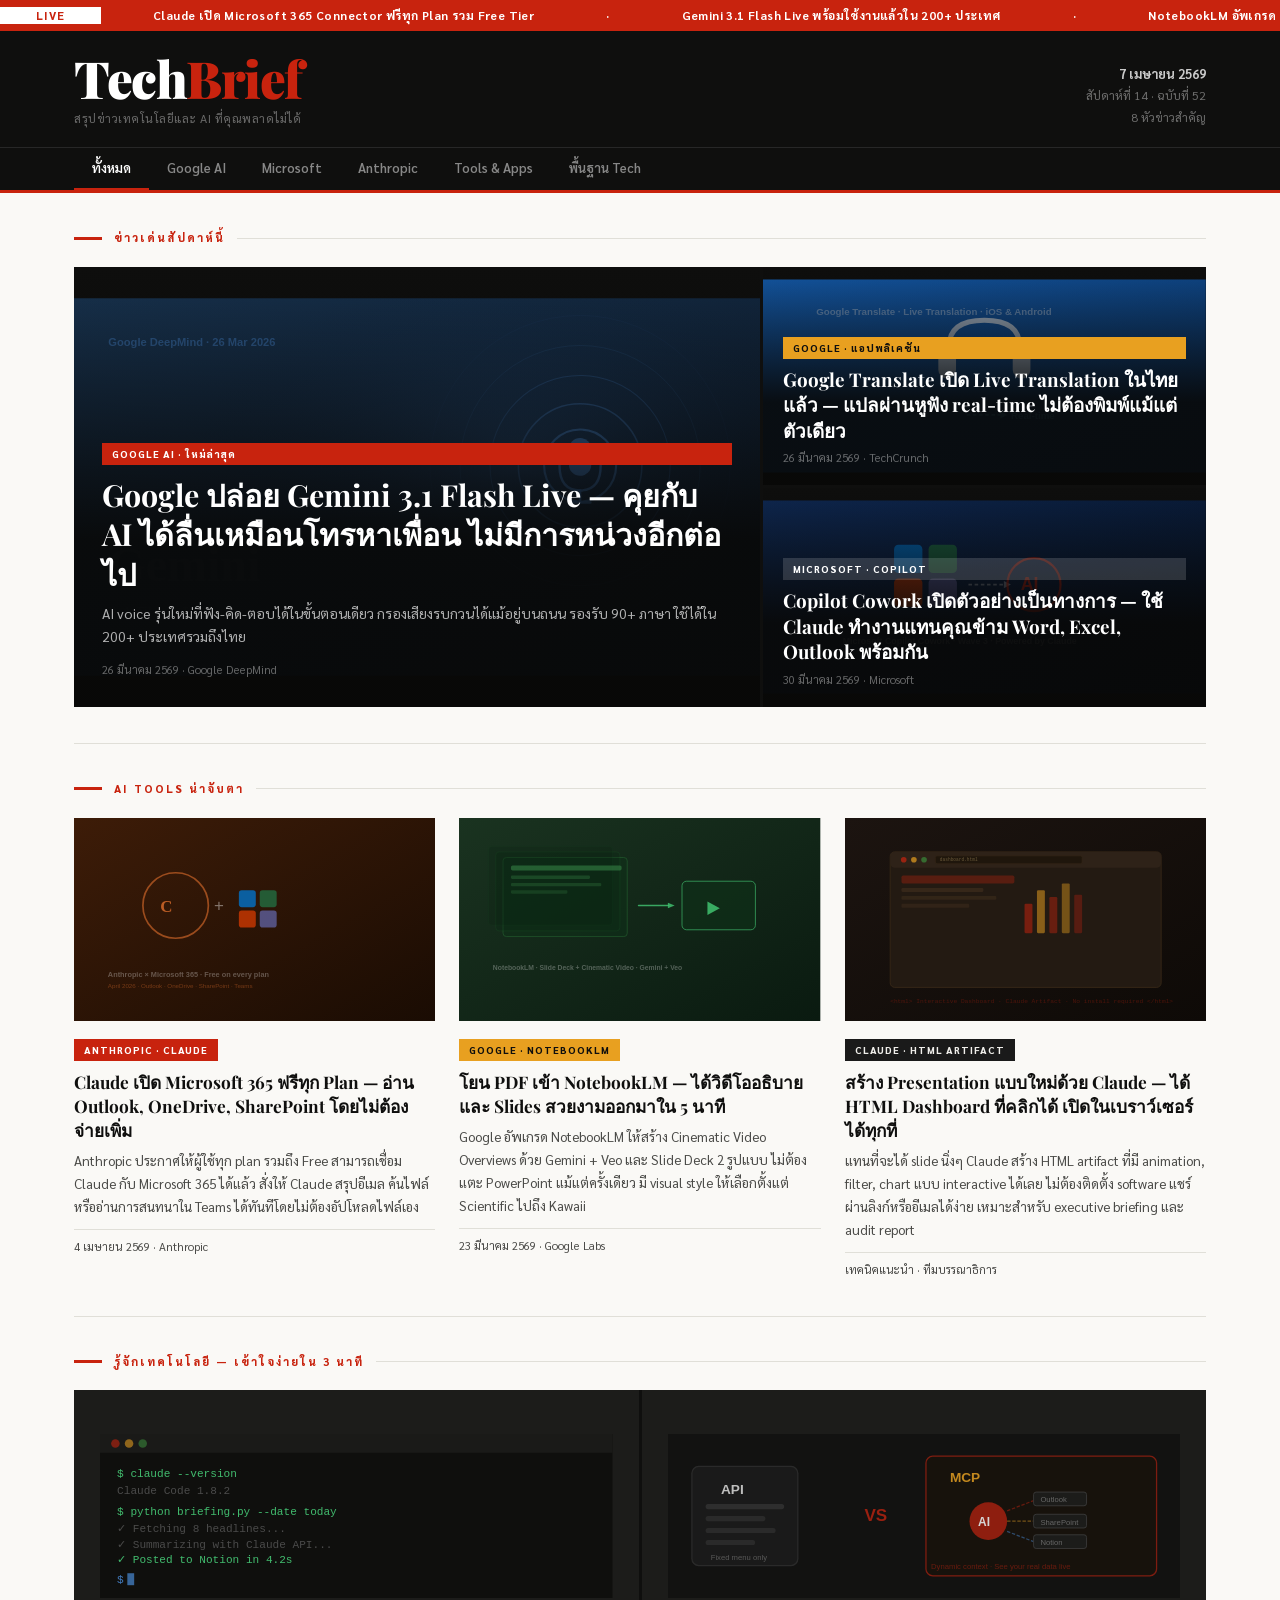
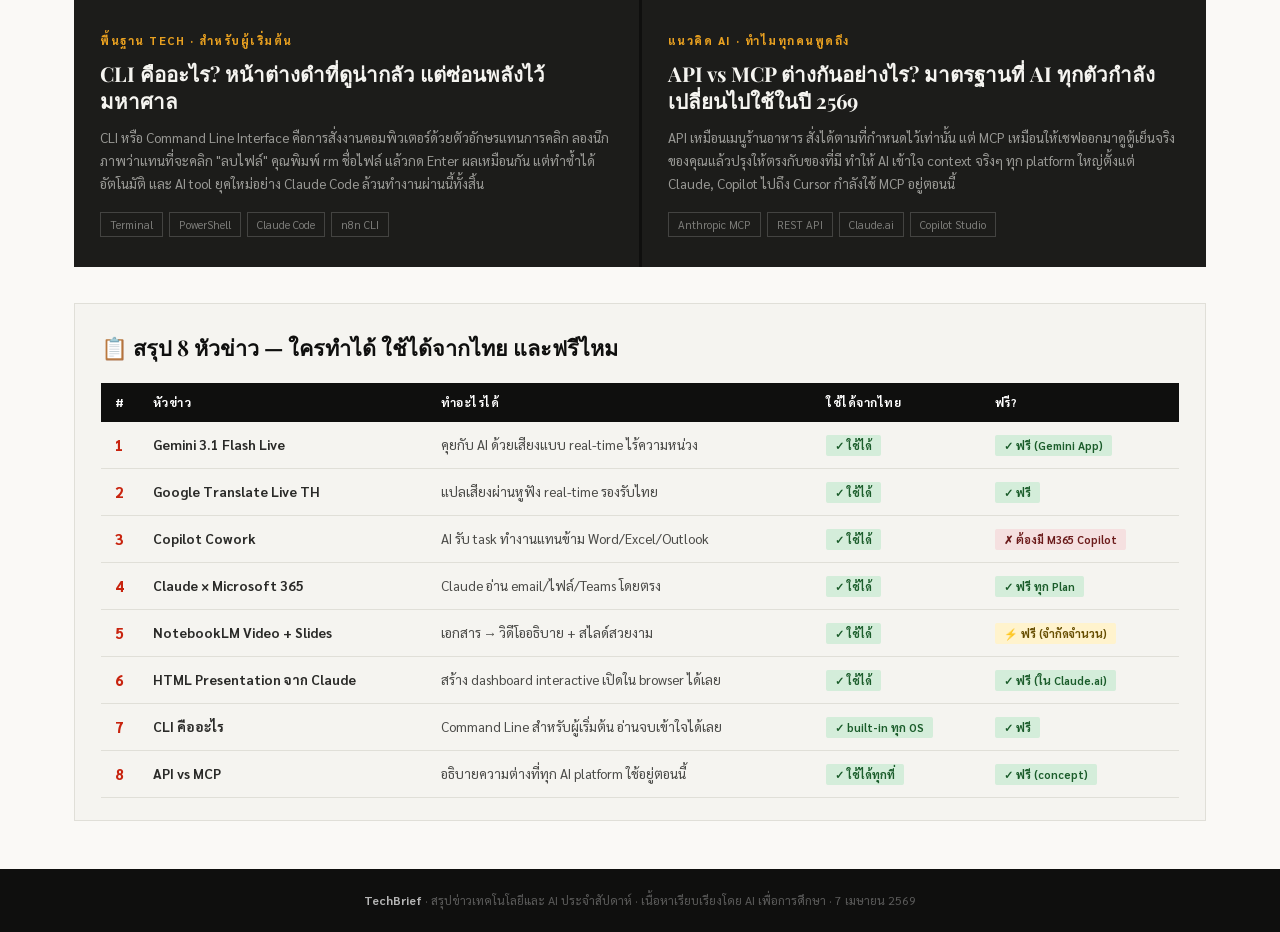
==== AI-news_1.html @ 7b00c4e1 "Initial commit: AI News Hub website - Homepage with TechBrief design (Sarabun + Playfair Display) - " ====
<!DOCTYPE html>
<html lang="th">
<head>
<meta charset="UTF-8">
<meta name="viewport" content="width=device-width, initial-scale=1.0">
<title>TechBrief — สรุปข่าวเทคโนโลยีประจำสัปดาห์</title>
<link rel="preconnect" href="https://fonts.googleapis.com">
<link href="https://fonts.googleapis.com/css2?family=Sarabun:ital,wght@0,300;0,400;0,600;0,700;0,800;1,400&family=Playfair+Display:wght@700;900&display=swap" rel="stylesheet">
<style>
*,*::before,*::after{box-sizing:border-box;margin:0;padding:0}
:root{
  --ink:#0f0f0e;--ink-2:#2a2a28;--ink-3:#4a4a47;
  --smoke:#f5f4f0;--paper:#faf9f6;--rule:#e0dfd8;
  --accent:#c8230e;--accent2:#e8a020;
  --serif:'Playfair Display',Georgia,serif;
  --sans:'Sarabun','Noto Sans Thai',sans-serif;
  --max:1180px;
}
html{font-size:16px}
body{background:var(--paper);color:var(--ink);font-family:var(--sans);line-height:1.6;-webkit-font-smoothing:antialiased}
a{color:inherit;text-decoration:none}
/* TICKER */
.ticker-wrap{background:var(--accent);overflow:hidden}
.ticker-inner{display:flex;align-items:center;padding:6px 0;white-space:nowrap;animation:ticker 45s linear infinite;font-size:12px;font-weight:700;color:#fff;letter-spacing:.4px}
.ticker-inner span{padding:0 36px}
.tlabel{background:#fff;color:var(--accent);font-size:11px;font-weight:800;padding:2px 10px;margin-right:16px;letter-spacing:1px;flex-shrink:0}
@keyframes ticker{0%{transform:translateX(0)}100%{transform:translateX(-50%)}}
/* HEADER */
.site-header{background:var(--ink);border-bottom:3px solid var(--accent)}
.masthead-inner{max-width:var(--max);margin:0 auto;padding:22px 24px 18px;display:flex;align-items:flex-end;justify-content:space-between;gap:24px}
.site-name{font-family:var(--serif);font-size:clamp(2rem,5vw,3.2rem);font-weight:900;color:#fff;letter-spacing:-1.5px;line-height:1}
.site-name em{color:var(--accent);font-style:normal}
.site-tagline{color:rgba(255,255,255,.38);font-size:12px;letter-spacing:.5px;margin-top:5px}
.site-meta{text-align:right;color:rgba(255,255,255,.4);font-size:12px;line-height:1.8}
.site-meta strong{color:rgba(255,255,255,.78);display:block;font-size:13px}
/* NAV */
.site-nav{border-top:1px solid rgba(255,255,255,.1)}
.site-nav ul{max-width:var(--max);margin:0 auto;padding:0 24px;display:flex;list-style:none;overflow-x:auto}
.site-nav li a{display:block;padding:10px 18px;font-size:13px;font-weight:600;color:rgba(255,255,255,.5);border-bottom:2px solid transparent;transition:color .15s,border-color .15s;white-space:nowrap;cursor:pointer}
.site-nav li a:hover{color:rgba(255,255,255,.85)}
.site-nav li a.tab-active{color:#fff;border-bottom-color:var(--accent)}
/* LAYOUT */
.page-wrap{max-width:var(--max);margin:0 auto;padding:0 24px}
/* SECTION LABEL */
.section-label{display:flex;align-items:center;gap:12px;margin:36px 0 20px}
.section-label::before{content:'';width:28px;height:3px;background:var(--accent);flex-shrink:0}
.slabel-text{font-size:11px;font-weight:800;letter-spacing:2px;text-transform:uppercase;color:var(--accent)}
.section-label::after{content:'';flex:1;height:1px;background:var(--rule)}
/* CHIP */
.chip{display:inline-block;font-size:10px;font-weight:800;letter-spacing:1px;padding:3px 10px;text-transform:uppercase}
.chip-red{background:var(--accent);color:#fff}
.chip-gold{background:var(--accent2);color:var(--ink)}
.chip-dark{background:rgba(255,255,255,.15);color:#fff}
.chip-slate{background:#1a1a1a;color:#f0efeb}
/* HERO GRID */
.hero-grid{display:grid;grid-template-columns:1.55fr 1fr;gap:3px;background:var(--ink)}
@media(max-width:720px){.hero-grid{grid-template-columns:1fr}}
.hero-primary{position:relative;overflow:hidden;cursor:pointer}
.hero-primary svg.cover{width:100%;height:440px;display:block;transition:transform .5s ease-out}
.hero-primary:hover svg.cover{transform:scale(1.03)}
.hero-overlay{position:absolute;inset:0;background:linear-gradient(to top,rgba(8,8,7,.93) 38%,rgba(8,8,7,.15) 100%);display:flex;flex-direction:column;justify-content:flex-end;padding:28px}
.hero-primary .hl{font-family:var(--serif);font-size:clamp(1.3rem,2.8vw,1.9rem);font-weight:700;color:#fff;line-height:1.3;margin:10px 0 9px}
.hero-primary .dk{font-size:14px;color:rgba(255,255,255,.68);line-height:1.65;margin-bottom:12px}
.byline{font-size:11.5px;color:rgba(255,255,255,.38)}
.hero-stack{display:flex;flex-direction:column;gap:3px}
.hero-secondary{position:relative;overflow:hidden;flex:1;cursor:pointer;min-height:218px}
.hero-secondary svg.cover{width:100%;height:218px;display:block;transition:transform .5s ease-out}
.hero-secondary:hover svg.cover{transform:scale(1.04)}
.hero-secondary .hero-overlay{padding:18px 20px}
.hero-secondary .hl{font-family:var(--serif);font-size:clamp(1rem,1.7vw,1.18rem);font-weight:700;color:#fff;line-height:1.35;margin:8px 0 6px}
/* ARTICLE ROW */
.article-row{display:grid;grid-template-columns:repeat(3,1fr);gap:28px 24px}
@media(max-width:860px){.article-row{grid-template-columns:repeat(2,1fr)}}
@media(max-width:520px){.article-row{grid-template-columns:1fr}}
.article-card{cursor:pointer}
.thumb-wrap{overflow:hidden;aspect-ratio:16/9;margin-bottom:14px}
.thumb-wrap svg{width:100%;height:100%;display:block;transition:transform .45s ease-out}
.article-card:hover .thumb-wrap svg{transform:scale(1.05)}
.article-card .chip{margin-bottom:9px}
.article-card .hl{font-family:var(--serif);font-size:1.08rem;font-weight:700;line-height:1.4;color:var(--ink);margin-bottom:8px}
.article-card .excerpt{font-size:13.5px;color:var(--ink-3);line-height:1.7;margin-bottom:10px}
.article-card .byline{font-size:11.5px;color:var(--ink-3);border-top:1px solid var(--rule);padding-top:8px}
/* EXPLAINER DARK */
.explainer-grid{display:grid;grid-template-columns:1fr 1fr;gap:3px;background:var(--ink)}
@media(max-width:600px){.explainer-grid{grid-template-columns:1fr}}
.explainer-card{background:#1c1c1a;padding:30px 26px;cursor:pointer;transition:background .2s;display:flex;flex-direction:column}
.explainer-card:hover{background:#222220}
.explainer-card svg{width:100%;height:192px;display:block;margin-bottom:20px;opacity:.82;transition:opacity .3s}
.explainer-card:hover svg{opacity:1}
.kicker{font-size:11px;font-weight:800;letter-spacing:1.5px;text-transform:uppercase;color:var(--accent2);margin-bottom:10px}
.explainer-card .hl{font-family:var(--serif);font-size:1.28rem;font-weight:700;color:#f5f4f0;line-height:1.35;margin-bottom:12px}
.explainer-card .excerpt{font-size:13.5px;color:rgba(245,244,240,.58);line-height:1.7;margin-bottom:16px;flex:1}
.tag-row{display:flex;flex-wrap:wrap;gap:6px}
.tag{font-size:11px;color:rgba(245,244,240,.45);border:1px solid rgba(245,244,240,.18);padding:3px 9px;transition:.2s}
.explainer-card:hover .tag{border-color:rgba(245,244,240,.32);color:rgba(245,244,240,.68)}
/* TABLE */
.table-section{background:var(--smoke);border:1px solid var(--rule);padding:26px 26px 22px;margin-top:36px}
.table-section h2{font-family:var(--serif);font-size:1.35rem;font-weight:700;margin-bottom:18px}
table{width:100%;border-collapse:collapse;font-size:13.5px}
thead th{background:var(--ink);color:#fff;text-align:left;padding:10px 14px;font-weight:700;font-size:12px;letter-spacing:.5px}
tbody tr{border-bottom:1px solid var(--rule)}
tbody tr:hover{background:#edece6}
tbody td{padding:11px 14px;color:var(--ink-2);vertical-align:middle}
tbody td:first-child{font-weight:800;color:var(--accent);font-size:15px;width:36px}
.badge{display:inline-block;font-size:11px;font-weight:700;padding:2px 9px;border-radius:2px}
.yes{background:#d4edda;color:#1a5c2a}
.no{background:#f5e0e0;color:#6b1a1a}
.part{background:#fff3cd;color:#664d00}
/* FOOTER */
.site-footer{background:var(--ink);color:rgba(255,255,255,.32);text-align:center;font-size:12px;padding:22px;margin-top:48px}
.site-footer strong{color:rgba(255,255,255,.7)}
hr.rule{border:none;border-top:1px solid var(--rule);margin:36px 0}
.hidden-card{display:none!important}
@keyframes fadeUp{from{opacity:0;transform:translateY(14px)}to{opacity:1;transform:translateY(0)}}
.fu{animation:fadeUp .5s ease-out both}
.d1{animation-delay:.06s}.d2{animation-delay:.12s}.d3{animation-delay:.18s}
</style>
</head>
<body>

<div class="ticker-wrap" aria-hidden="true">
  <div class="ticker-inner">
    <span class="tlabel">LIVE</span>
    <span>Claude เปิด Microsoft 365 Connector ฟรีทุก Plan รวม Free Tier</span>
    <span>&#183;</span><span>Gemini 3.1 Flash Live พร้อมใช้งานแล้วใน 200+ ประเทศ</span>
    <span>&#183;</span><span>NotebookLM อัพเกรด Cinematic Video Overviews ด้วย Veo</span>
    <span>&#183;</span><span>Copilot Cowork เปิด Frontier Program อย่างเป็นทางการ 30 มี.ค. 2569</span>
    <span>&#183;</span><span>Google Translate Live Translation รองรับไทยบน iOS &amp; Android แล้ว</span>
    <span style="padding-right:80px">&#183;</span>
    <span class="tlabel">LIVE</span>
    <span>Claude เปิด Microsoft 365 Connector ฟรีทุก Plan รวม Free Tier</span>
    <span>&#183;</span><span>Gemini 3.1 Flash Live พร้อมใช้งานแล้วใน 200+ ประเทศ</span>
    <span>&#183;</span><span>NotebookLM อัพเกรด Cinematic Video Overviews ด้วย Veo</span>
    <span>&#183;</span><span>Copilot Cowork เปิด Frontier Program อย่างเป็นทางการ 30 มี.ค. 2569</span>
    <span>&#183;</span><span>Google Translate Live Translation รองรับไทยบน iOS &amp; Android แล้ว</span>
  </div>
</div>

<header class="site-header">
  <div class="masthead-inner fu">
    <div>
      <div class="site-name">Tech<em>Brief</em></div>
      <div class="site-tagline">สรุปข่าวเทคโนโลยีและ AI ที่คุณพลาดไม่ได้</div>
    </div>
    <div class="site-meta">
      <strong>7 เมษายน 2569</strong>
      สัปดาห์ที่ 14 &#183; ฉบับที่ 52<br>8 หัวข่าวสำคัญ
    </div>
  </div>
  <nav class="site-nav" aria-label="หมวดหมู่">
    <ul id="tab-list">
      <li><a href="#" class="tab-active" data-filter="all">ทั้งหมด</a></li>
      <li><a href="#" data-filter="google">Google AI</a></li>
      <li><a href="#" data-filter="microsoft">Microsoft</a></li>
      <li><a href="#" data-filter="anthropic">Anthropic</a></li>
      <li><a href="#" data-filter="tools">Tools &amp; Apps</a></li>
      <li><a href="#" data-filter="concept">พื้นฐาน Tech</a></li>
    </ul>
  </nav>
</header>

<div class="page-wrap">

  <div class="section-label fu d1"><span class="slabel-text">ข่าวเด่นสัปดาห์นี้</span></div>

  <div class="hero-grid fu d2" id="hero-grid">

    <article class="hero-primary" data-cat="google">
      <svg class="cover" viewBox="0 0 800 440" xmlns="http://www.w3.org/2000/svg">
        <defs>
          <linearGradient id="g1a" x1="0" y1="0" x2="1" y2="1"><stop offset="0%" stop-color="#1a3a5c"/><stop offset="100%" stop-color="#0d1f36"/></linearGradient>
          <radialGradient id="g1b" cx="65%" cy="42%" r="48%"><stop offset="0%" stop-color="#4a90e2" stop-opacity=".3"/><stop offset="100%" stop-color="#0d1f36" stop-opacity="0"/></radialGradient>
        </defs>
        <rect width="800" height="440" fill="url(#g1a)"/>
        <rect width="800" height="440" fill="url(#g1b)"/>
        <circle cx="590" cy="195" r="42" fill="none" stroke="#4a90e2" stroke-width="2.5" opacity=".75"/>
        <circle cx="590" cy="195" r="72" fill="none" stroke="#4a90e2" stroke-width="1.8" opacity=".5"/>
        <circle cx="590" cy="195" r="105" fill="none" stroke="#4a90e2" stroke-width="1.2" opacity=".32"/>
        <circle cx="590" cy="195" r="140" fill="none" stroke="#4a90e2" stroke-width=".9" opacity=".18"/>
        <circle cx="590" cy="195" r="175" fill="none" stroke="#4a90e2" stroke-width=".6" opacity=".1"/>
        <rect x="577" y="163" width="26" height="44" rx="13" fill="#4a90e2" opacity=".9"/>
        <path d="M566 195 Q566 224 590 224 Q614 224 614 195" fill="none" stroke="#4a90e2" stroke-width="2.8" stroke-linecap="round" opacity=".85"/>
        <line x1="590" y1="224" x2="590" y2="238" stroke="#4a90e2" stroke-width="2.8" stroke-linecap="round" opacity=".85"/>
        <line x1="578" y1="238" x2="602" y2="238" stroke="#4a90e2" stroke-width="2.8" stroke-linecap="round" opacity=".85"/>
        <text x="40" y="56" fill="#4a90e2" font-size="13" font-family="sans-serif" font-weight="700" opacity=".55">Google DeepMind &#183; 26 Mar 2026</text>
        <text x="40" y="330" fill="white" font-size="56" font-family="Georgia,serif" font-weight="700" opacity=".07">Gemini</text>
        <text x="40" y="375" fill="white" font-size="22" font-family="Georgia,serif" opacity=".07">3.1 Flash Live</text>
      </svg>
      <div class="hero-overlay">
        <span class="chip chip-red">Google AI &#183; ใหม่ล่าสุด</span>
        <h1 class="hl">Google ปล่อย Gemini 3.1 Flash Live &#8212; คุยกับ AI ได้ลื่นเหมือนโทรหาเพื่อน ไม่มีการหน่วงอีกต่อไป</h1>
        <p class="dk">AI voice รุ่นใหม่ที่ฟัง-คิด-ตอบได้ในขั้นตอนเดียว กรองเสียงรบกวนได้แม้อยู่บนถนน รองรับ 90+ ภาษา ใช้ได้ใน 200+ ประเทศรวมถึงไทย</p>
        <div class="byline">26 มีนาคม 2569 &#183; Google DeepMind</div>
      </div>
    </article>

    <div class="hero-stack">
      <article class="hero-secondary" data-cat="google">
        <svg class="cover" viewBox="0 0 500 218" xmlns="http://www.w3.org/2000/svg">
          <defs><linearGradient id="g2" x1="0" y1="0" x2="1" y2="1"><stop offset="0%" stop-color="#1565C0"/><stop offset="100%" stop-color="#0a3d7a"/></linearGradient></defs>
          <rect width="500" height="218" fill="url(#g2)"/>
          <path d="M210 76 Q210 46 250 46 Q290 46 290 76" fill="none" stroke="white" stroke-width="5.5" stroke-linecap="round" opacity=".72"/>
          <rect x="198" y="76" width="20" height="36" rx="10" fill="white" opacity=".72"/>
          <rect x="282" y="76" width="20" height="36" rx="10" fill="white" opacity=".72"/>
          <text x="118" y="148" fill="white" font-size="13" font-family="sans-serif" opacity=".55" font-weight="700">TH &#8594; EN</text>
          <line x1="230" y1="153" x2="268" y2="153" stroke="#4fc3f7" stroke-width="2" stroke-dasharray="4,3" opacity=".8"/>
          <polygon points="268,149 276,153 268,157" fill="#4fc3f7" opacity=".8"/>
          <text x="280" y="158" fill="#4fc3f7" font-size="11" font-family="sans-serif" opacity=".75" font-weight="600">Real-time</text>
          <text x="60" y="40" fill="white" font-size="11" font-family="sans-serif" opacity=".4" font-weight="700">Google Translate &#183; Live Translation &#183; iOS &amp; Android</text>
        </svg>
        <div class="hero-overlay">
          <span class="chip chip-gold">Google &#183; แอปพลิเคชัน</span>
          <h2 class="hl">Google Translate เปิด Live Translation ในไทยแล้ว &#8212; แปลผ่านหูฟัง real-time ไม่ต้องพิมพ์แม้แต่ตัวเดียว</h2>
          <div class="byline">26 มีนาคม 2569 &#183; TechCrunch</div>
        </div>
      </article>
      <article class="hero-secondary" data-cat="microsoft">
        <svg class="cover" viewBox="0 0 500 218" xmlns="http://www.w3.org/2000/svg">
          <defs><linearGradient id="g3" x1="0" y1="0" x2="1" y2="1"><stop offset="0%" stop-color="#0f2d5e"/><stop offset="100%" stop-color="#041228"/></linearGradient></defs>
          <rect width="500" height="218" fill="url(#g3)"/>
          <rect x="148" y="50" width="32" height="32" rx="5" fill="#0078D4" opacity=".85"/>
          <rect x="187" y="50" width="32" height="32" rx="5" fill="#217346" opacity=".85"/>
          <rect x="148" y="88" width="32" height="32" rx="5" fill="#D83B01" opacity=".85"/>
          <rect x="187" y="88" width="32" height="32" rx="5" fill="#6264A7" opacity=".85"/>
          <path d="M232 95 L272 95" stroke="white" stroke-width="2" stroke-dasharray="4,3" opacity=".45"/>
          <polygon points="272,91 280,95 272,99" fill="white" opacity=".45"/>
          <circle cx="306" cy="95" r="30" fill="none" stroke="#c8230e" stroke-width="2.5" opacity=".75"/>
          <text x="291" y="101" fill="#c8230e" font-size="20" font-family="sans-serif" font-weight="700" opacity=".85">AI</text>
          <text x="90" y="162" fill="white" font-size="10" font-family="sans-serif" opacity=".35" font-weight="700">Microsoft Copilot Cowork &#183; Wave 3 &#183; Powered by Claude</text>
        </svg>
        <div class="hero-overlay">
          <span class="chip chip-dark">Microsoft &#183; Copilot</span>
          <h2 class="hl">Copilot Cowork เปิดตัวอย่างเป็นทางการ &#8212; ใช้ Claude ทำงานแทนคุณข้าม Word, Excel, Outlook พร้อมกัน</h2>
          <div class="byline">30 มีนาคม 2569 &#183; Microsoft</div>
        </div>
      </article>
    </div>
  </div>

  <hr class="rule">

  <div class="section-label fu"><span class="slabel-text">AI Tools น่าจับตา</span></div>

  <div class="article-row" id="article-row">

    <article class="article-card fu d1" data-cat="anthropic">
      <div class="thumb-wrap">
        <svg viewBox="0 0 640 360" xmlns="http://www.w3.org/2000/svg">
          <defs><linearGradient id="ga1" x1="0" y1="0" x2="1" y2="1"><stop offset="0%" stop-color="#3d1c08"/><stop offset="100%" stop-color="#1a0c03"/></linearGradient></defs>
          <rect width="640" height="360" fill="url(#ga1)"/>
          <circle cx="180" cy="155" r="58" fill="none" stroke="#d4692a" stroke-width="3" opacity=".65"/>
          <text x="153" y="166" fill="#d4692a" font-size="30" font-family="Georgia,serif" font-weight="700" opacity=".85">C</text>
          <text x="248" y="165" fill="white" font-size="30" font-family="sans-serif" opacity=".4">+</text>
          <rect x="292" y="128" width="30" height="30" rx="5" fill="#0078D4" opacity=".75"/>
          <rect x="329" y="128" width="30" height="30" rx="5" fill="#217346" opacity=".75"/>
          <rect x="292" y="164" width="30" height="30" rx="5" fill="#D83B01" opacity=".75"/>
          <rect x="329" y="164" width="30" height="30" rx="5" fill="#6264A7" opacity=".75"/>
          <text x="60" y="282" fill="white" font-size="13" font-family="sans-serif" opacity=".28" font-weight="700">Anthropic &#215; Microsoft 365 &#183; Free on every plan</text>
          <text x="60" y="302" fill="#d4692a" font-size="11" font-family="sans-serif" opacity=".45">April 2026 &#183; Outlook &#183; OneDrive &#183; SharePoint &#183; Teams</text>
        </svg>
      </div>
      <span class="chip chip-red" style="margin-bottom:9px">Anthropic &#183; Claude</span>
      <h3 class="hl">Claude เปิด Microsoft 365 ฟรีทุก Plan &#8212; อ่าน Outlook, OneDrive, SharePoint โดยไม่ต้องจ่ายเพิ่ม</h3>
      <p class="excerpt">Anthropic ประกาศให้ผู้ใช้ทุก plan รวมถึง Free สามารถเชื่อม Claude กับ Microsoft 365 ได้แล้ว สั่งให้ Claude สรุปอีเมล ค้นไฟล์ หรืออ่านการสนทนาใน Teams ได้ทันทีโดยไม่ต้องอัปโหลดไฟล์เอง</p>
      <div class="byline">4 เมษายน 2569 &#183; Anthropic</div>
    </article>

    <article class="article-card fu d2" data-cat="google">
      <div class="thumb-wrap">
        <svg viewBox="0 0 640 360" xmlns="http://www.w3.org/2000/svg">
          <defs><linearGradient id="ga2" x1="0" y1="0" x2="1" y2="1"><stop offset="0%" stop-color="#1a3320"/><stop offset="100%" stop-color="#0a1a10"/></linearGradient></defs>
          <rect width="640" height="360" fill="url(#ga2)"/>
          <rect x="78" y="70" width="220" height="140" rx="6" fill="#0e3018" stroke="#2a7a3a" stroke-width="1.5" opacity=".5"/>
          <rect x="65" y="60" width="220" height="140" rx="6" fill="#0a2814" stroke="#1e6a2a" stroke-width="1" opacity=".3"/>
          <rect x="52" y="50" width="220" height="140" rx="6" fill="#071e0e" stroke="#145020" stroke-width="1" opacity=".18"/>
          <rect x="92" y="84" width="196" height="9" rx="3" fill="#3a8a4a" opacity=".55"/>
          <rect x="92" y="102" width="140" height="6" rx="2" fill="#3a8a4a" opacity=".32"/>
          <rect x="92" y="115" width="160" height="6" rx="2" fill="#3a8a4a" opacity=".28"/>
          <rect x="92" y="128" width="100" height="6" rx="2" fill="#3a8a4a" opacity=".24"/>
          <path d="M318 155 L370 155" stroke="#4ade80" stroke-width="2.5" stroke-linecap="round" opacity=".7"/>
          <polygon points="370,150 382,155 370,160" fill="#4ade80" opacity=".7"/>
          <rect x="395" y="112" width="130" height="86" rx="8" fill="#0e3018" stroke="#4ade80" stroke-width="1.5" opacity=".65"/>
          <polygon points="440,148 440,172 462,160" fill="#4ade80" opacity=".72"/>
          <text x="60" y="270" fill="white" font-size="12" font-family="sans-serif" opacity=".28" font-weight="700">NotebookLM &#183; Slide Deck + Cinematic Video &#183; Gemini + Veo</text>
        </svg>
      </div>
      <span class="chip chip-gold" style="margin-bottom:9px">Google &#183; NotebookLM</span>
      <h3 class="hl">โยน PDF เข้า NotebookLM &#8212; ได้วิดีโออธิบายและ Slides สวยงามออกมาใน 5 นาที</h3>
      <p class="excerpt">Google อัพเกรด NotebookLM ให้สร้าง Cinematic Video Overviews ด้วย Gemini + Veo และ Slide Deck 2 รูปแบบ ไม่ต้องแตะ PowerPoint แม้แต่ครั้งเดียว มี visual style ให้เลือกตั้งแต่ Scientific ไปถึง Kawaii</p>
      <div class="byline">23 มีนาคม 2569 &#183; Google Labs</div>
    </article>

    <article class="article-card fu d3" data-cat="tools">
      <div class="thumb-wrap">
        <svg viewBox="0 0 640 360" xmlns="http://www.w3.org/2000/svg">
          <defs><linearGradient id="ga3" x1="0" y1="0" x2="1" y2="1"><stop offset="0%" stop-color="#1c1410"/><stop offset="100%" stop-color="#0e0a07"/></linearGradient></defs>
          <rect width="640" height="360" fill="url(#ga3)"/>
          <rect x="80" y="60" width="480" height="240" rx="8" fill="#231a12" stroke="#3a2a18" stroke-width="1.5"/>
          <rect x="80" y="60" width="480" height="28" rx="8" fill="#2e2218"/>
          <circle cx="104" cy="74" r="5" fill="#c8230e" opacity=".7"/>
          <circle cx="122" cy="74" r="5" fill="#e8a020" opacity=".7"/>
          <circle cx="140" cy="74" r="5" fill="#3a8a3a" opacity=".7"/>
          <rect x="160" y="67" width="260" height="14" rx="3" fill="#1a1208" stroke="#3a2a18" stroke-width="1" opacity=".7"/>
          <text x="168" y="77" fill="#6a5a3a" font-size="8" font-family="monospace">dashboard.html</text>
          <rect x="100" y="102" width="200" height="14" rx="3" fill="#c8230e" opacity=".32"/>
          <rect x="100" y="124" width="145" height="7" rx="2" fill="#4a3520" opacity=".5"/>
          <rect x="100" y="138" width="168" height="7" rx="2" fill="#4a3520" opacity=".4"/>
          <rect x="100" y="152" width="120" height="7" rx="2" fill="#4a3520" opacity=".35"/>
          <rect x="318" y="152" width="14" height="52" rx="2" fill="#c8230e" opacity=".52"/>
          <rect x="340" y="128" width="14" height="76" rx="2" fill="#e8a020" opacity=".52"/>
          <rect x="362" y="140" width="14" height="64" rx="2" fill="#c8230e" opacity=".42"/>
          <rect x="384" y="116" width="14" height="88" rx="2" fill="#e8a020" opacity=".42"/>
          <rect x="406" y="136" width="14" height="68" rx="2" fill="#c8230e" opacity=".32"/>
          <text x="80" y="328" fill="#c8230e" font-size="11" font-family="monospace" opacity=".32">&#60;html&#62; Interactive Dashboard &#183; Claude Artifact &#183; No install required &#60;/html&#62;</text>
        </svg>
      </div>
      <span class="chip chip-slate" style="margin-bottom:9px">Claude &#183; HTML Artifact</span>
      <h3 class="hl">สร้าง Presentation แบบใหม่ด้วย Claude &#8212; ได้ HTML Dashboard ที่คลิกได้ เปิดในเบราว์เซอร์ได้ทุกที่</h3>
      <p class="excerpt">แทนที่จะได้ slide นิ่งๆ Claude สร้าง HTML artifact ที่มี animation, filter, chart แบบ interactive ได้เลย ไม่ต้องติดตั้ง software แชร์ผ่านลิงก์หรืออีเมลได้ง่าย เหมาะสำหรับ executive briefing และ audit report</p>
      <div class="byline">เทคนิคแนะนำ &#183; ทีมบรรณาธิการ</div>
    </article>

  </div>

  <hr class="rule">

  <div class="section-label fu"><span class="slabel-text">รู้จักเทคโนโลยี &#8212; เข้าใจง่ายใน 3 นาที</span></div>

  <div class="explainer-grid fu d1" id="explainer-grid">

    <div class="explainer-card" data-cat="concept">
      <svg viewBox="0 0 600 192" xmlns="http://www.w3.org/2000/svg">
        <rect width="600" height="192" fill="#0d0d0b"/>
        <rect x="0" y="0" width="600" height="22" fill="#1a1a18"/>
        <circle cx="18" cy="11" r="5" fill="#c8230e" opacity=".7"/>
        <circle cx="34" cy="11" r="5" fill="#e8a020" opacity=".7"/>
        <circle cx="50" cy="11" r="5" fill="#3a8a3a" opacity=".7"/>
        <text x="20" y="50" fill="#4ade80" font-size="13" font-family="monospace">$ claude --version</text>
        <text x="20" y="70" fill="#555" font-size="13" font-family="monospace">Claude Code 1.8.2</text>
        <text x="20" y="95" fill="#4ade80" font-size="13" font-family="monospace">$ python briefing.py --date today</text>
        <text x="20" y="115" fill="#555" font-size="13" font-family="monospace">&#10003; Fetching 8 headlines...</text>
        <text x="20" y="133" fill="#555" font-size="13" font-family="monospace">&#10003; Summarizing with Claude API...</text>
        <text x="20" y="151" fill="#4ade80" font-size="13" font-family="monospace">&#10003; Posted to Notion in 4.2s</text>
        <text x="20" y="175" fill="#4a90e2" font-size="13" font-family="monospace">$</text>
        <rect x="32" y="163" width="8" height="14" fill="#4a90e2" opacity=".8"/>
      </svg>
      <div class="kicker">พื้นฐาน Tech &#183; สำหรับผู้เริ่มต้น</div>
      <h3 class="hl">CLI คืออะไร? หน้าต่างดำที่ดูน่ากลัว แต่ซ่อนพลังไว้มหาศาล</h3>
      <p class="excerpt">CLI หรือ Command Line Interface คือการสั่งงานคอมพิวเตอร์ด้วยตัวอักษรแทนการคลิก ลองนึกภาพว่าแทนที่จะคลิก "ลบไฟล์" คุณพิมพ์ rm ชื่อไฟล์ แล้วกด Enter ผลเหมือนกัน แต่ทำซ้ำได้อัตโนมัติ และ AI tool ยุคใหม่อย่าง Claude Code ล้วนทำงานผ่านนี้ทั้งสิ้น</p>
      <div class="tag-row">
        <span class="tag">Terminal</span><span class="tag">PowerShell</span><span class="tag">Claude Code</span><span class="tag">n8n CLI</span>
      </div>
    </div>

    <div class="explainer-card" data-cat="concept">
      <svg viewBox="0 0 600 192" xmlns="http://www.w3.org/2000/svg">
        <rect width="600" height="192" fill="#101010"/>
        <rect x="28" y="38" width="124" height="116" rx="8" fill="#1a1a1a" stroke="#2e2e2e" stroke-width="1.5"/>
        <text x="62" y="70" fill="white" font-size="16" font-family="sans-serif" font-weight="700" opacity=".88">API</text>
        <rect x="44" y="82" width="92" height="6" rx="3" fill="#333"/>
        <rect x="44" y="96" width="70" height="6" rx="3" fill="#2e2e2e"/>
        <rect x="44" y="110" width="82" height="6" rx="3" fill="#2e2e2e"/>
        <rect x="44" y="124" width="58" height="6" rx="3" fill="#2e2e2e"/>
        <text x="50" y="148" fill="#666" font-size="9" font-family="sans-serif">Fixed menu only</text>
        <text x="230" y="102" fill="#c8230e" font-size="20" font-family="sans-serif" font-weight="700" opacity=".9">VS</text>
        <rect x="302" y="26" width="270" height="140" rx="8" fill="#1a1208" stroke="#c8230e" stroke-width="1.5" opacity=".72"/>
        <text x="330" y="56" fill="#e8a020" font-size="16" font-family="sans-serif" font-weight="700">MCP</text>
        <circle cx="375" cy="102" r="22" fill="#c8230e" opacity=".82"/>
        <text x="363" y="108" fill="white" font-size="14" font-family="sans-serif" font-weight="700">AI</text>
        <line x1="397" y1="90" x2="428" y2="78" stroke="#c8230e" stroke-width="1.5" opacity=".55" stroke-dasharray="4,2"/>
        <line x1="397" y1="102" x2="428" y2="102" stroke="#e8a020" stroke-width="1.5" opacity=".55" stroke-dasharray="4,2"/>
        <line x1="397" y1="114" x2="428" y2="126" stroke="#4a90e2" stroke-width="1.5" opacity=".55" stroke-dasharray="4,2"/>
        <rect x="428" y="68" width="62" height="16" rx="3" fill="#1c1c1a" stroke="#444" stroke-width="1"/>
        <text x="436" y="80" fill="#777" font-size="9" font-family="sans-serif">Outlook</text>
        <rect x="428" y="94" width="62" height="16" rx="3" fill="#1c1c1a" stroke="#444" stroke-width="1"/>
        <text x="436" y="106" fill="#777" font-size="9" font-family="sans-serif">SharePoint</text>
        <rect x="428" y="118" width="62" height="16" rx="3" fill="#1c1c1a" stroke="#444" stroke-width="1"/>
        <text x="436" y="130" fill="#777" font-size="9" font-family="sans-serif">Notion</text>
        <text x="308" y="158" fill="#c8230e" font-size="9" font-family="sans-serif" opacity=".55">Dynamic context &#183; See your real data live</text>
      </svg>
      <div class="kicker">แนวคิด AI &#183; ทำไมทุกคนพูดถึง</div>
      <h3 class="hl">API vs MCP ต่างกันอย่างไร? มาตรฐานที่ AI ทุกตัวกำลังเปลี่ยนไปใช้ในปี 2569</h3>
      <p class="excerpt">API เหมือนเมนูร้านอาหาร สั่งได้ตามที่กำหนดไว้เท่านั้น แต่ MCP เหมือนให้เชฟออกมาดูตู้เย็นจริงของคุณแล้วปรุงให้ตรงกับของที่มี ทำให้ AI เข้าใจ context จริงๆ ทุก platform ใหญ่ตั้งแต่ Claude, Copilot ไปถึง Cursor กำลังใช้ MCP อยู่ตอนนี้</p>
      <div class="tag-row">
        <span class="tag">Anthropic MCP</span><span class="tag">REST API</span><span class="tag">Claude.ai</span><span class="tag">Copilot Studio</span>
      </div>
    </div>

  </div>

  <div class="table-section fu" style="margin-bottom:0">
    <h2>&#128203; สรุป 8 หัวข่าว &#8212; ใครทำได้ ใช้ได้จากไทย และฟรีไหม</h2>
    <div style="overflow-x:auto">
      <table>
        <thead>
          <tr><th>#</th><th>หัวข่าว</th><th>ทำอะไรได้</th><th>ใช้ได้จากไทย</th><th>ฟรี?</th></tr>
        </thead>
        <tbody>
          <tr><td>1</td><td><strong>Gemini 3.1 Flash Live</strong></td><td style="color:#4a4a47">คุยกับ AI ด้วยเสียงแบบ real-time ไร้ความหน่วง</td><td><span class="badge yes">&#10003; ใช้ได้</span></td><td><span class="badge yes">&#10003; ฟรี (Gemini App)</span></td></tr>
          <tr><td>2</td><td><strong>Google Translate Live TH</strong></td><td style="color:#4a4a47">แปลเสียงผ่านหูฟัง real-time รองรับไทย</td><td><span class="badge yes">&#10003; ใช้ได้</span></td><td><span class="badge yes">&#10003; ฟรี</span></td></tr>
          <tr><td>3</td><td><strong>Copilot Cowork</strong></td><td style="color:#4a4a47">AI รับ task ทำงานแทนข้าม Word/Excel/Outlook</td><td><span class="badge yes">&#10003; ใช้ได้</span></td><td><span class="badge no">&#10007; ต้องมี M365 Copilot</span></td></tr>
          <tr><td>4</td><td><strong>Claude &#215; Microsoft 365</strong></td><td style="color:#4a4a47">Claude อ่าน email/ไฟล์/Teams โดยตรง</td><td><span class="badge yes">&#10003; ใช้ได้</span></td><td><span class="badge yes">&#10003; ฟรี ทุก Plan</span></td></tr>
          <tr><td>5</td><td><strong>NotebookLM Video + Slides</strong></td><td style="color:#4a4a47">เอกสาร &#8594; วิดีโออธิบาย + สไลด์สวยงาม</td><td><span class="badge yes">&#10003; ใช้ได้</span></td><td><span class="badge part">&#9889; ฟรี (จำกัดจำนวน)</span></td></tr>
          <tr><td>6</td><td><strong>HTML Presentation จาก Claude</strong></td><td style="color:#4a4a47">สร้าง dashboard interactive เปิดใน browser ได้เลย</td><td><span class="badge yes">&#10003; ใช้ได้</span></td><td><span class="badge yes">&#10003; ฟรี (ใน Claude.ai)</span></td></tr>
          <tr><td>7</td><td><strong>CLI คืออะไร</strong></td><td style="color:#4a4a47">Command Line สำหรับผู้เริ่มต้น อ่านจบเข้าใจได้เลย</td><td><span class="badge yes">&#10003; built-in ทุก OS</span></td><td><span class="badge yes">&#10003; ฟรี</span></td></tr>
          <tr><td>8</td><td><strong>API vs MCP</strong></td><td style="color:#4a4a47">อธิบายความต่างที่ทุก AI platform ใช้อยู่ตอนนี้</td><td><span class="badge yes">&#10003; ใช้ได้ทุกที่</span></td><td><span class="badge yes">&#10003; ฟรี (concept)</span></td></tr>
        </tbody>
      </table>
    </div>
  </div>

</div>

<footer class="site-footer">
  <strong>TechBrief</strong> &#183; สรุปข่าวเทคโนโลยีและ AI ประจำสัปดาห์ &#183; เนื้อหาเรียบเรียงโดย AI เพื่อการศึกษา &#183; 7 เมษายน 2569
</footer>

<script>
(function(){
  var tabs = document.querySelectorAll('#tab-list a');
  var cards = document.querySelectorAll('[data-cat]');
  tabs.forEach(function(tab){
    tab.addEventListener('click', function(e){
      e.preventDefault();
      tabs.forEach(function(t){ t.classList.remove('tab-active'); });
      this.classList.add('tab-active');
      var f = this.getAttribute('data-filter');
      cards.forEach(function(c){
        if(f==='all' || c.getAttribute('data-cat')===f){
          c.classList.remove('hidden-card');
        } else {
          c.classList.add('hidden-card');
        }
      });
      var hg = document.getElementById('hero-grid');
      var hItems = hg.querySelectorAll('[data-cat]');
      var anyVis = Array.from(hItems).some(function(c){ return !c.classList.contains('hidden-card'); });
      hg.style.display = anyVis ? '' : 'none';
    });
  });
})();
</script>
</body>
</html>
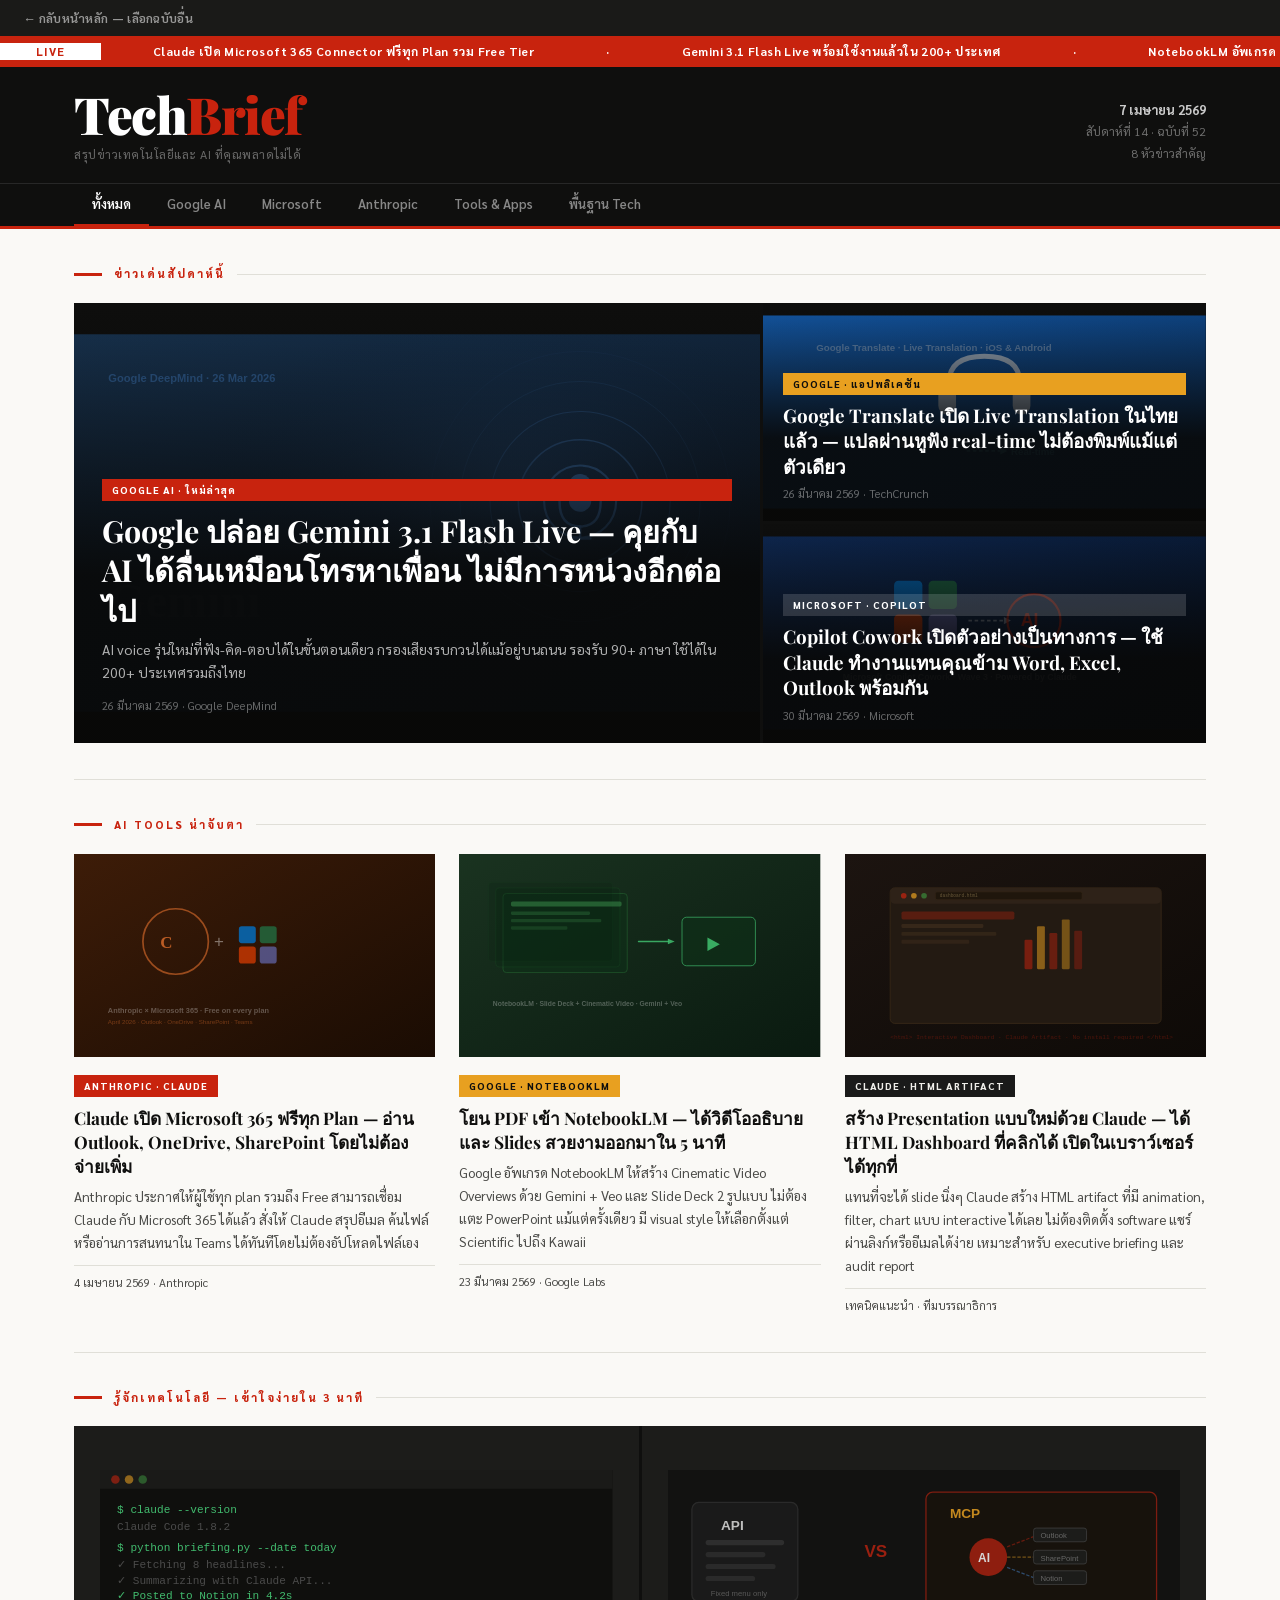
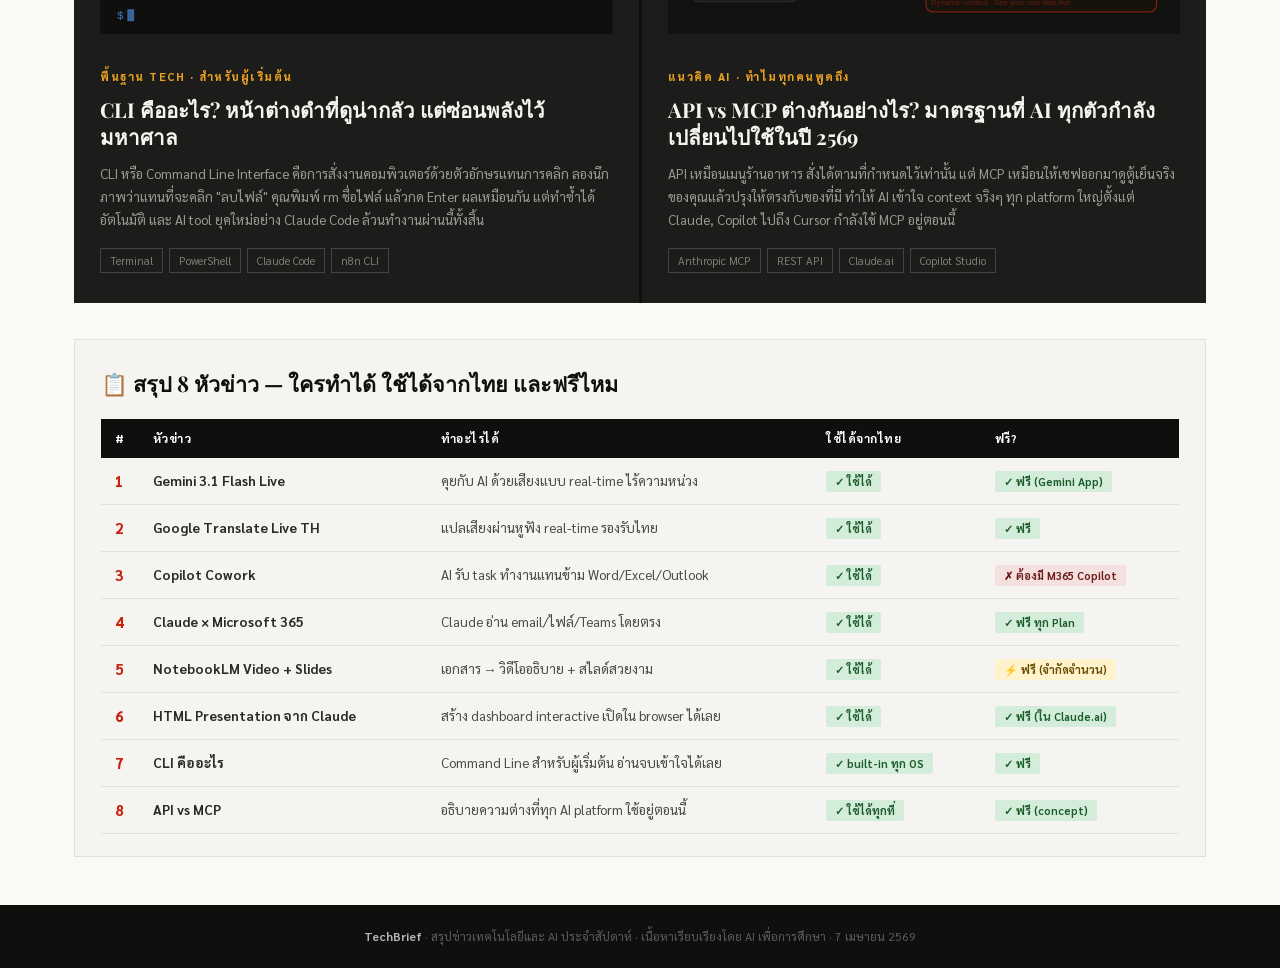
==== commit 9e91ed66: "Add back-to-hub link bar to all issue pages (1-8) Co-Authored-By: Claude Opus 4.6 <noreply@anthropic" ====
--- a/AI-news_1.html
+++ b/AI-news_1.html
@@ -114,9 +114,15 @@
 @keyframes fadeUp{from{opacity:0;transform:translateY(14px)}to{opacity:1;transform:translateY(0)}}
 .fu{animation:fadeUp .5s ease-out both}
 .d1{animation-delay:.06s}.d2{animation-delay:.12s}.d3{animation-delay:.18s}
+/* HUB LINK */
+.hub-link{background:#1a1a18;padding:8px 24px;display:flex;align-items:center}
+.hub-link a{color:rgba(255,255,255,.55);font-size:12.5px;font-weight:600;text-decoration:none;font-family:var(--sans);letter-spacing:.3px;transition:color .15s}
+.hub-link a:hover{color:#fff}
 </style>
 </head>
 <body>
+
+<div class="hub-link"><a href="index.html">&larr; กลับหน้าหลัก — เลือกฉบับอื่น</a></div>
 
 <div class="ticker-wrap" aria-hidden="true">
   <div class="ticker-inner">
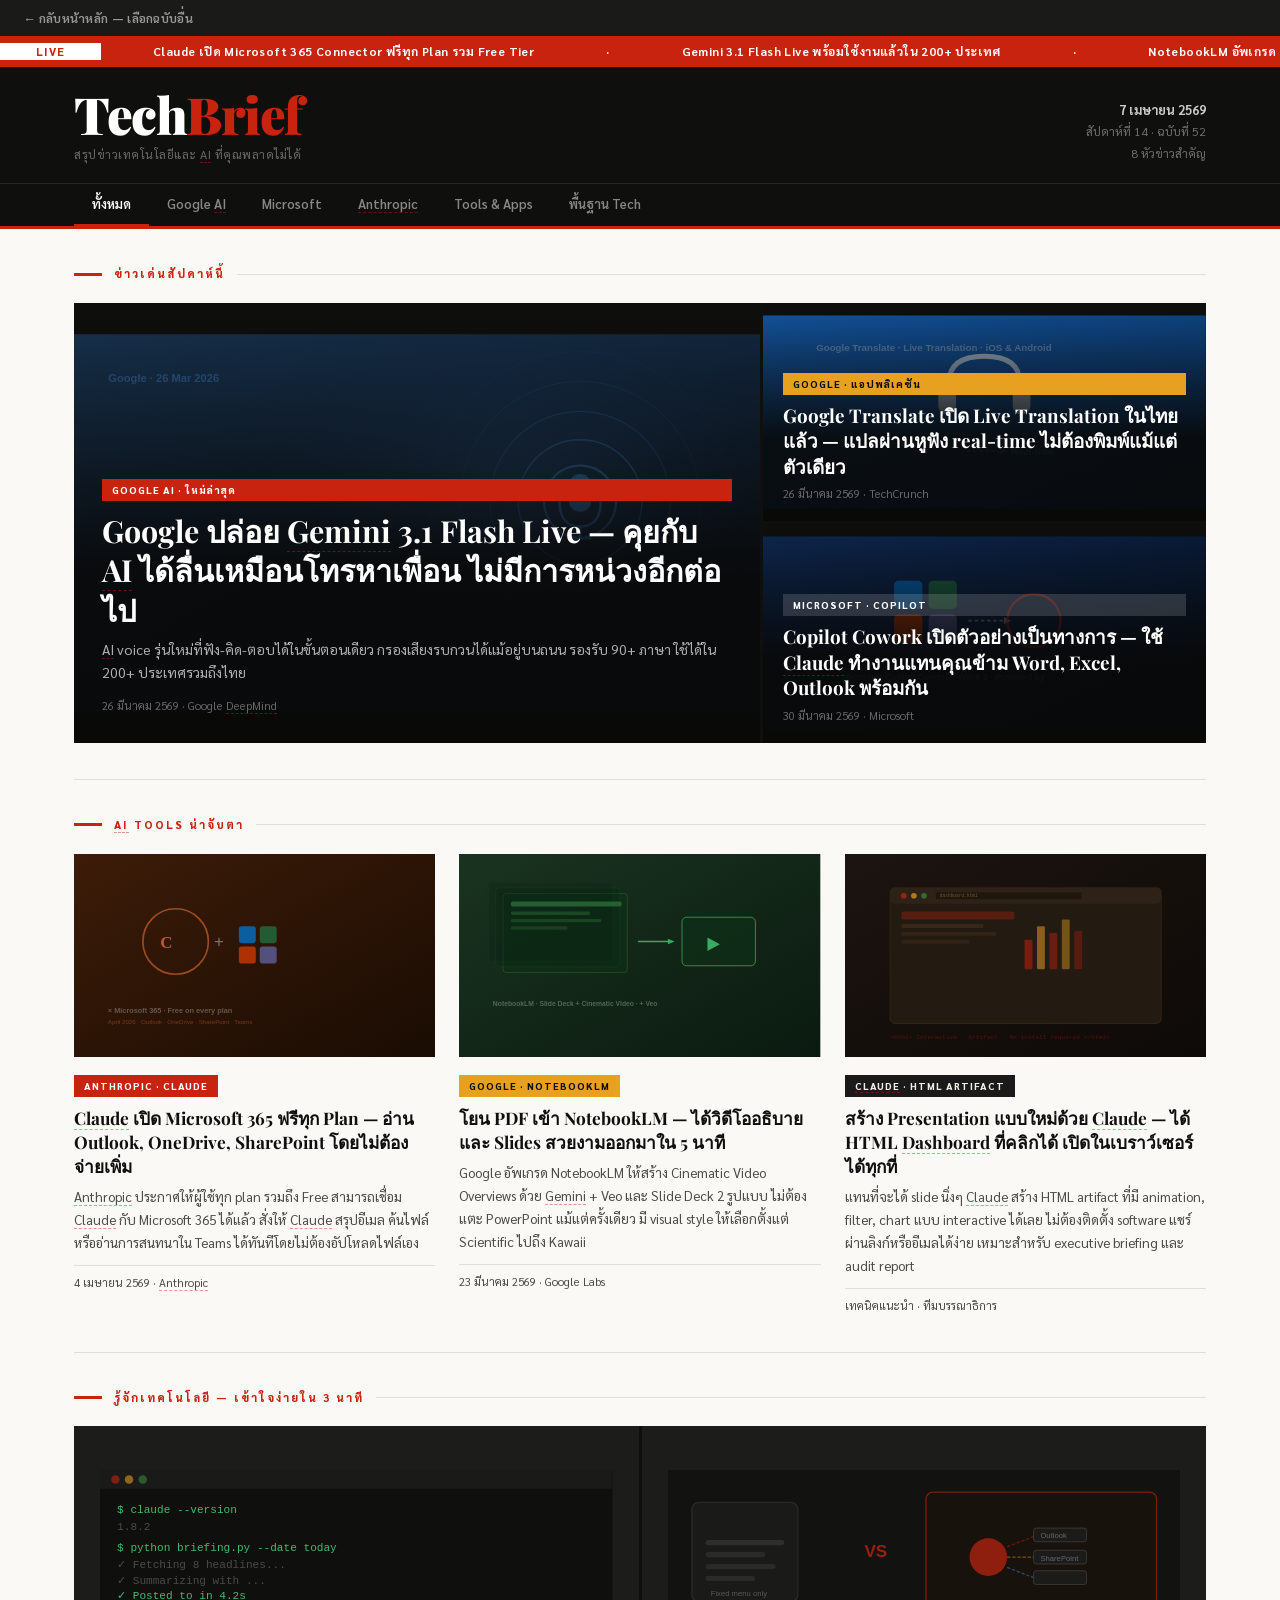
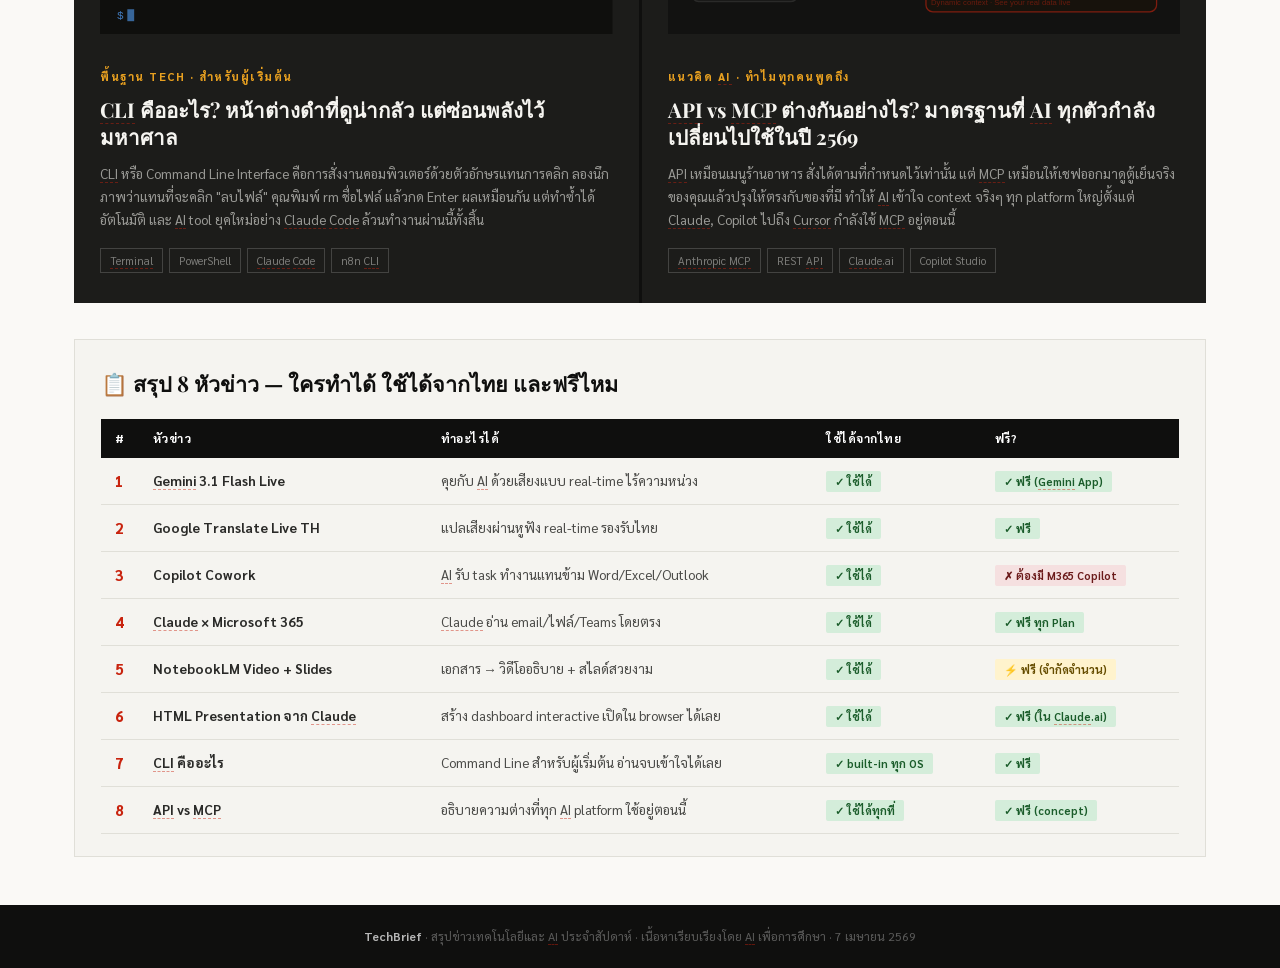
==== commit 273f55a9: "Add glossary tooltip system for IT/AI terms across all issues Shared glossary.js with 100+ terms, au" ====
--- a/AI-news_1.html
+++ b/AI-news_1.html
@@ -446,5 +446,6 @@
   });
 })();
 </script>
+<script src="glossary.js"></script>
 </body>
 </html>
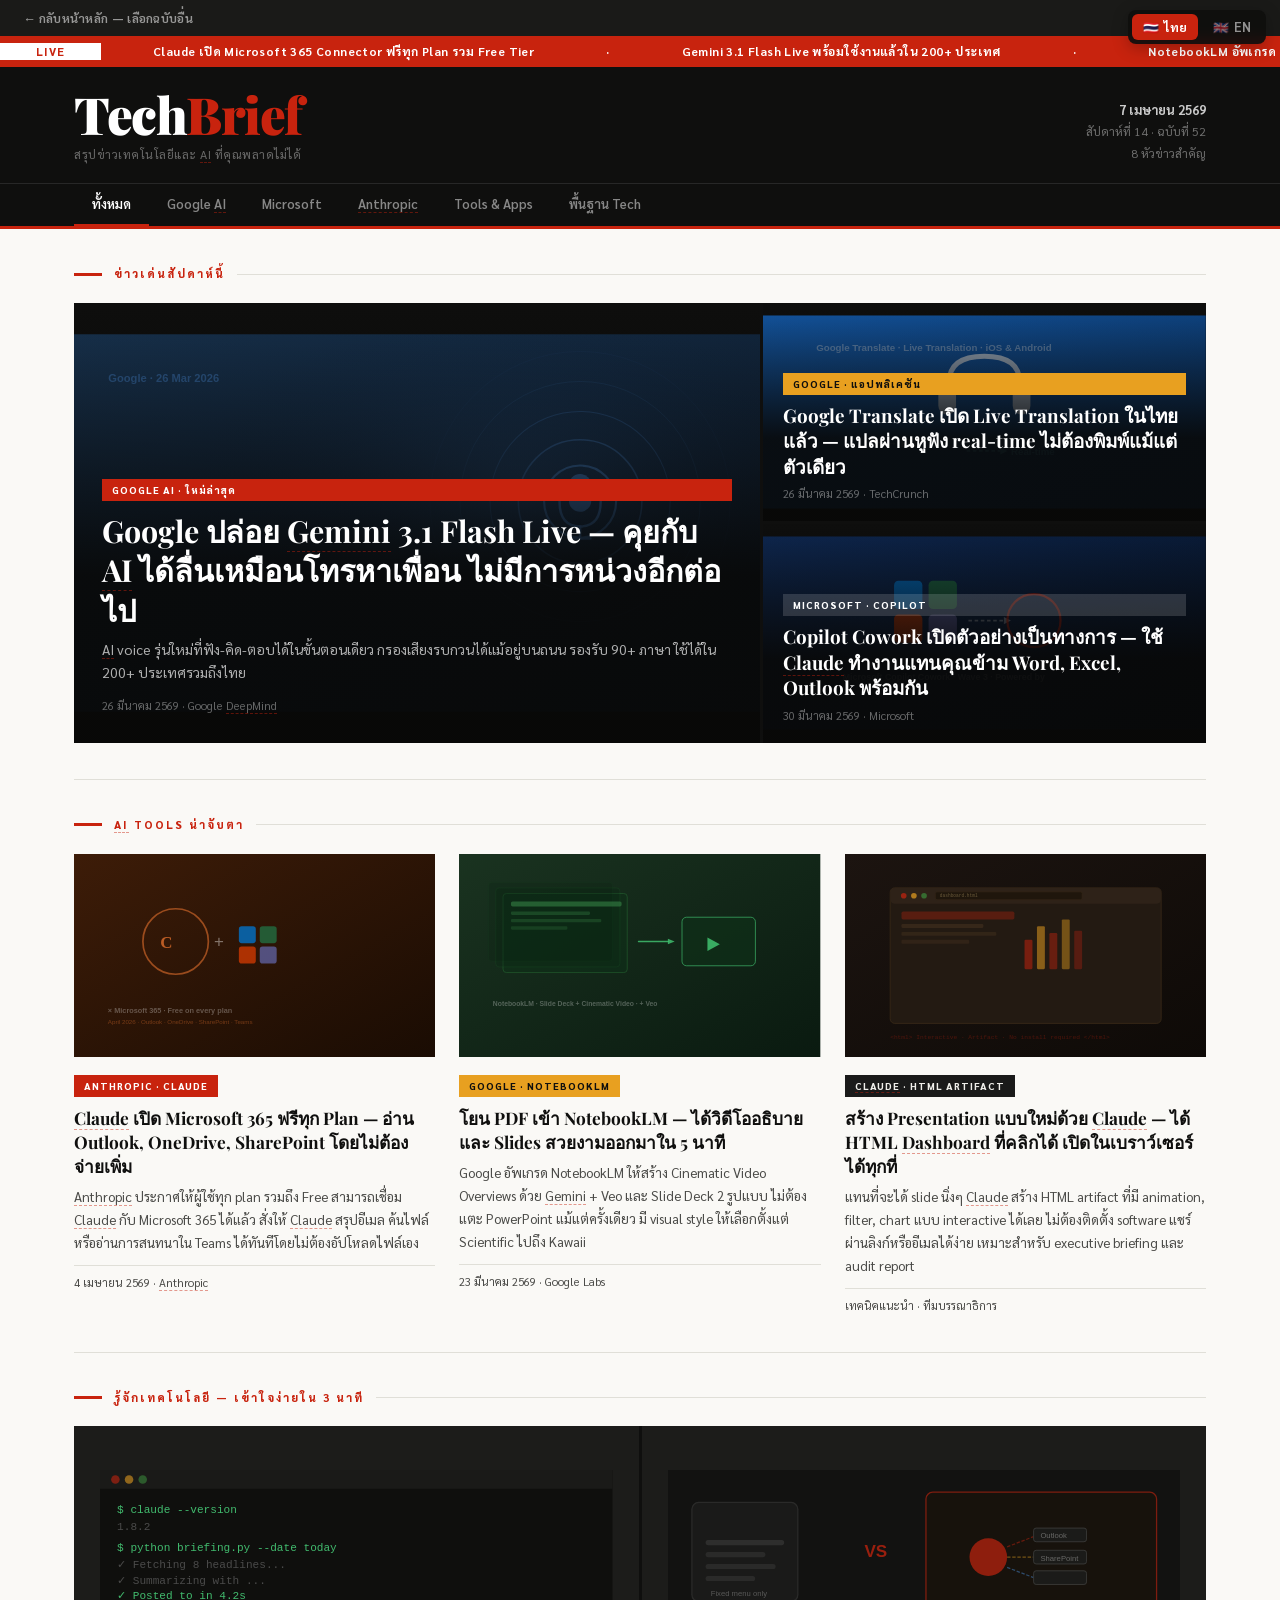
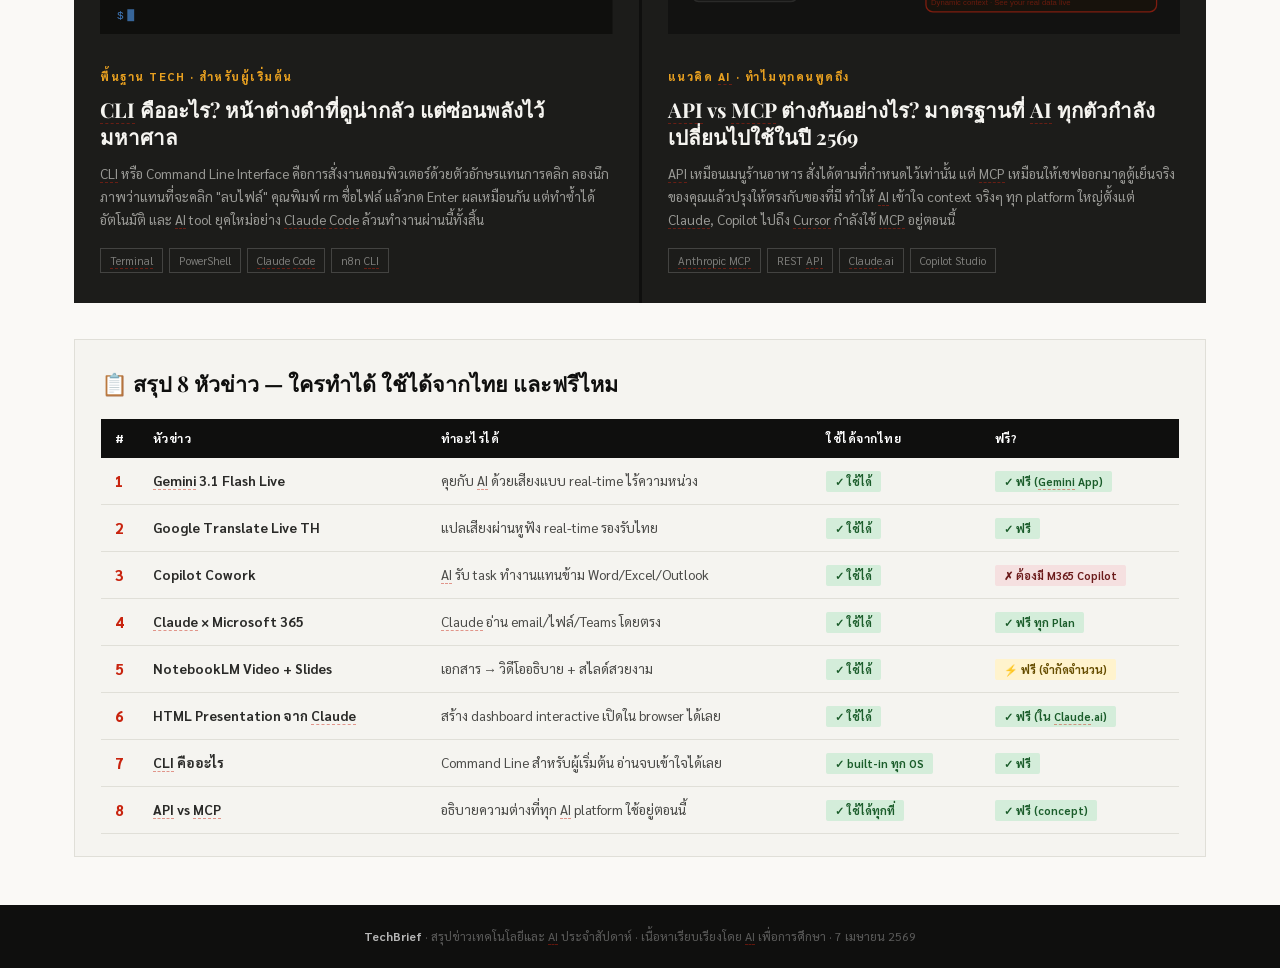
==== commit 1ea4463e: "Add TH/EN language switcher via Google Translate across all pages Floating switcher button; designed" ====
--- a/AI-news_1.html
+++ b/AI-news_1.html
@@ -446,6 +446,7 @@
   });
 })();
 </script>
+<script src="translate.js"></script>
 <script src="glossary.js"></script>
 </body>
 </html>
